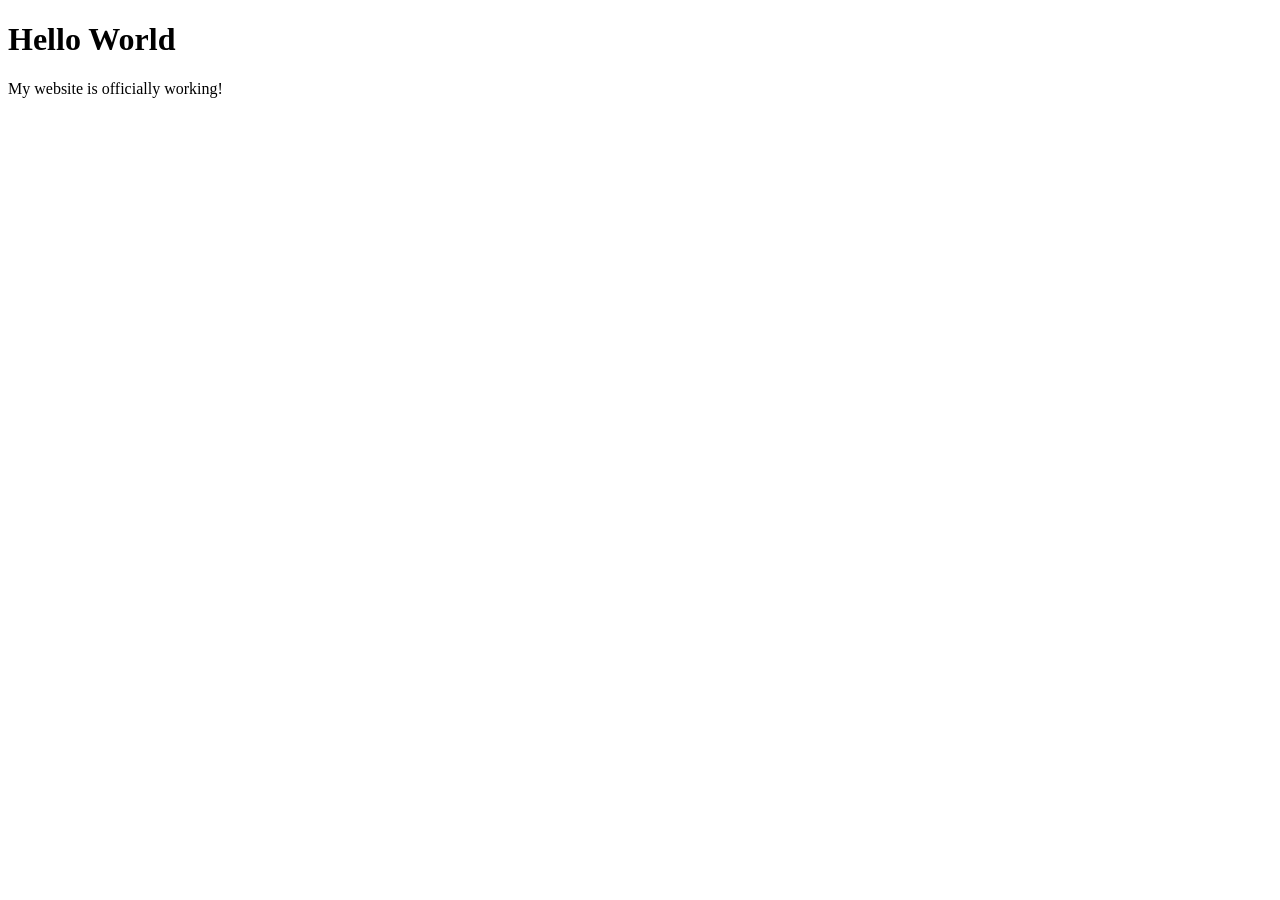
==== index.html @ ab45a42f "fixed html closing tags to print a first message correctly (hopefully)" ====
<!DOCTYPE html>
<html lang="en">
<head>
    <meta charset="UTF-8">
    <meta name="viewport" content="width=device-width, initial-scale=1.0">
    <title>TriSeed Health MVP</title>
</head>
<body>

    <h1>Hello World</h1>
    <p>My website is officially working!</p>

</body>
</html>
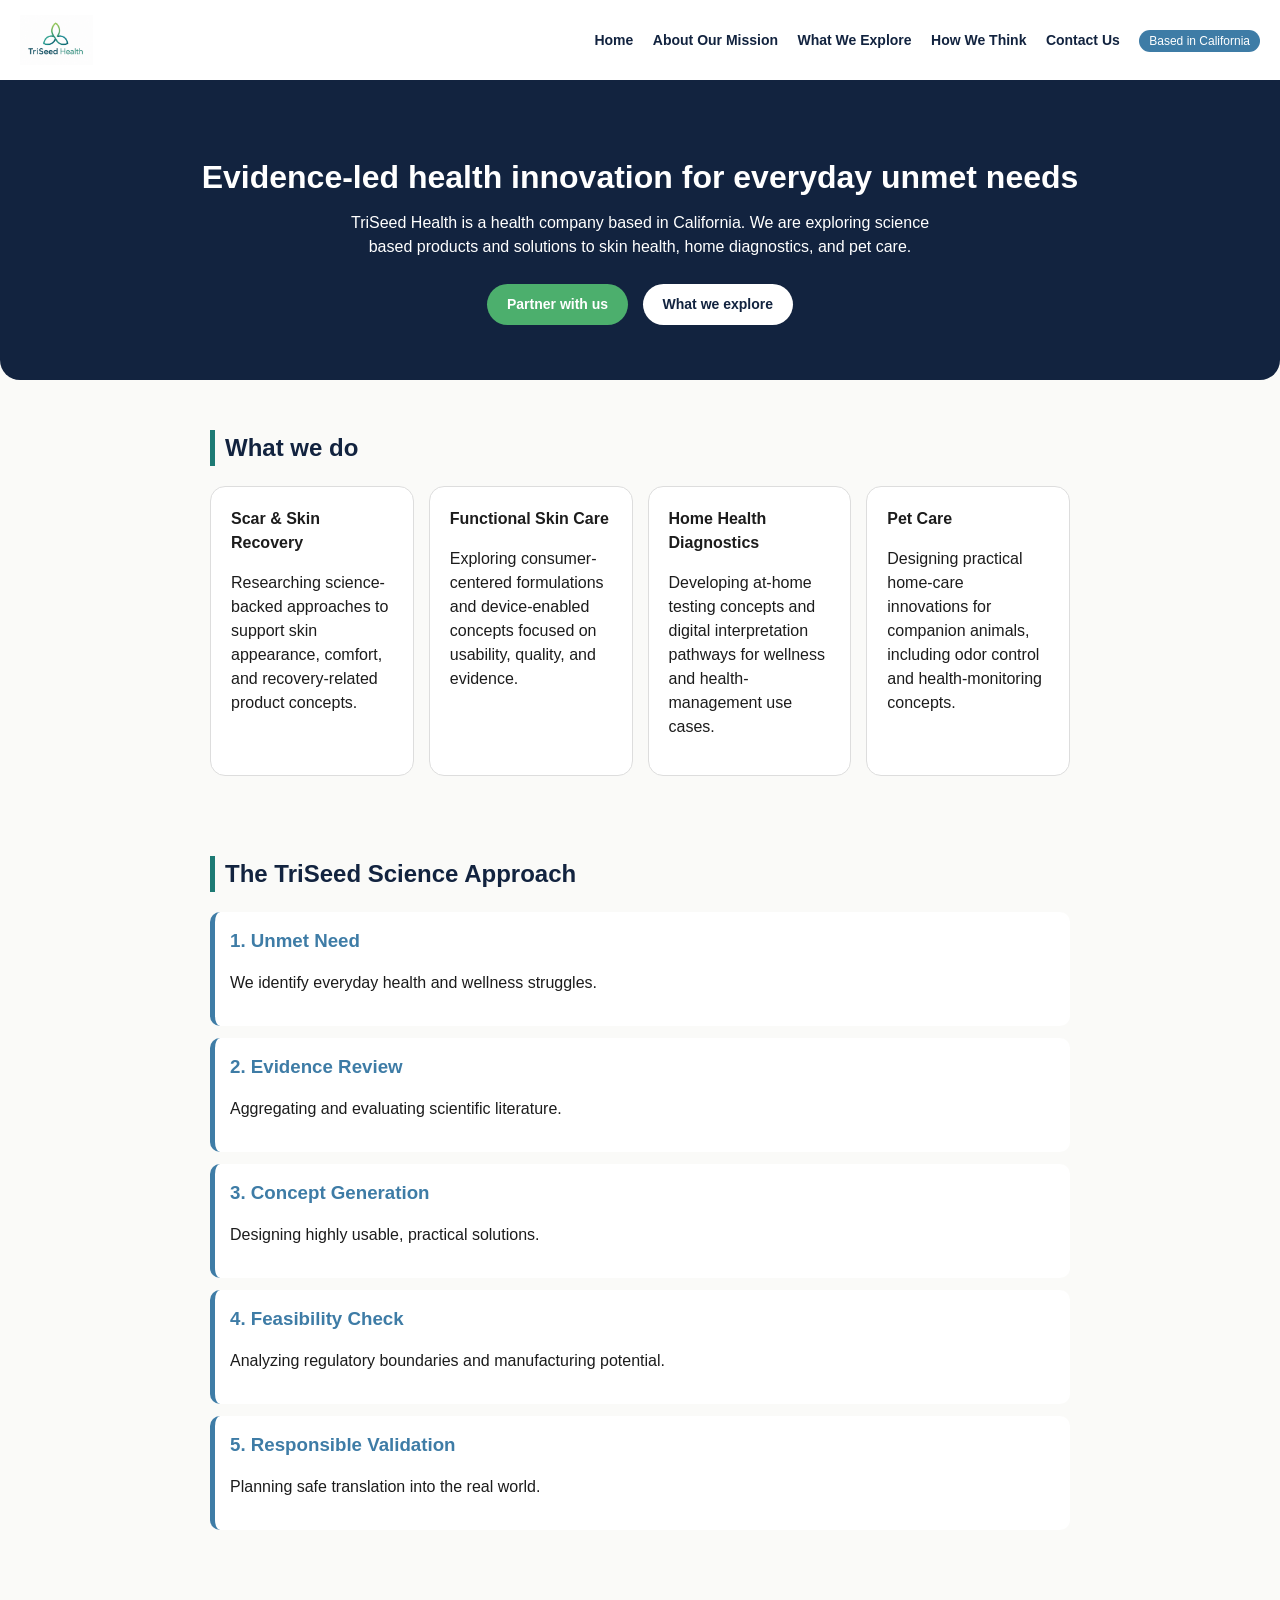
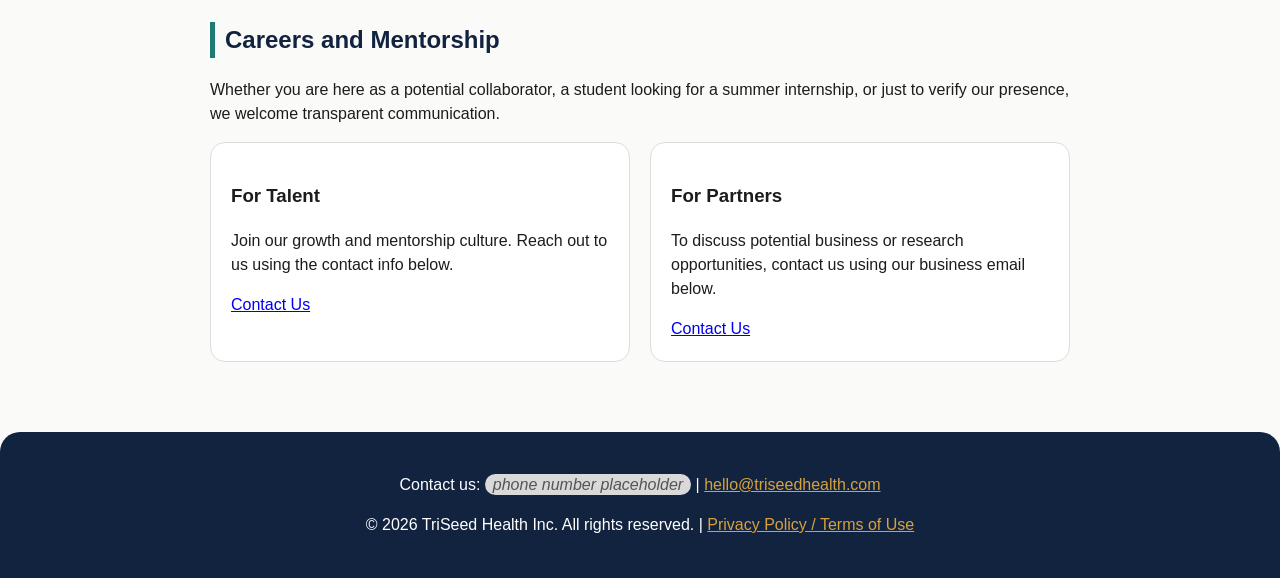
==== commit 2e262ee3: "minimum viable product website" ====
--- a/index.html
+++ b/index.html
@@ -1,14 +1,87 @@
 <!DOCTYPE html>
 <html lang="en">
 <head>
-    <meta charset="UTF-8">
-    <meta name="viewport" content="width=device-width, initial-scale=1.0">
-    <title>TriSeed Health MVP</title>
+  <meta charset="UTF-8">
+  <title>TriSeed Health</title>
+  <link rel="stylesheet" href="style.css">
 </head>
 <body>
 
-    <h1>Hello World</h1>
-    <p>My website is officially working!</p>
+  <!-- header, same on every page, just copy pasted this part -->
+  <header>
+    <img src="assets/logo.png" alt="TriSeed Health logo" class="logo">
+    <nav>
+      <a href="index.html">Home</a>
+      <a href="about.html">About Our Mission</a>
+      <a href="explore.html">What We Explore</a>
+      <a href="think.html">How We Think</a>
+      <a href="contact.html">Contact Us</a>
+      <span class="location-badge">Based in California</span>
+    </nav>
+  </header>
 
+  <!-- hero -->
+  <div class="hero">
+    <h1>Evidence-led health innovation for everyday unmet needs</h1>
+    <p>TriSeed Health is a health company based in California. We are exploring science based products and solutions to skin health, home diagnostics, and pet care.</p>
+    <a href="#talent" class="btn btn-primary">Partner with us</a>
+    <a href="explore.html" class="btn btn-secondary">What we explore</a>
+  </div>
+
+  <!-- what we do -->
+  <div class="container section">
+    <h2>What we do</h2>
+    <div class="row-boxes">
+      <div class="box">
+        <strong>Scar & Skin Recovery</strong>
+        <p>Researching science-backed approaches to support skin appearance, comfort, and recovery-related product concepts.</p>
+      </div>
+      <div class="box">
+        <strong>Functional Skin Care</strong>
+        <p>Exploring consumer-centered formulations and device-enabled concepts focused on usability, quality, and evidence.</p>
+      </div>
+      <div class="box">
+        <strong>Home Health Diagnostics</strong>
+        <p>Developing at-home testing concepts and digital interpretation pathways for wellness and health-management use cases.</p>
+      </div>
+      <div class="box">
+        <strong>Pet Care</strong>
+        <p>Designing practical home-care innovations for companion animals, including odor control and health-monitoring concepts.</p>
+      </div>
+    </div>
+  </div>
+
+  <!-- the science approach, step tracker -->
+  <div class="container section">
+    <h2>The TriSeed Science Approach</h2>
+    <div class="step-box"><h3>1. Unmet Need</h3><p>We identify everyday health and wellness struggles.</p></div>
+    <div class="step-box"><h3>2. Evidence Review</h3><p>Aggregating and evaluating scientific literature.</p></div>
+    <div class="step-box"><h3>3. Concept Generation</h3><p>Designing highly usable, practical solutions.</p></div>
+    <div class="step-box"><h3>4. Feasibility Check</h3><p>Analyzing regulatory boundaries and manufacturing potential.</p></div>
+    <div class="step-box"><h3>5. Responsible Validation</h3><p>Planning safe translation into the real world.</p></div>
+  </div>
+
+  <!-- careers and mentorship -->
+  <div class="container section" id="talent">
+    <h2>Careers and Mentorship</h2>
+    <p>Whether you are here as a potential collaborator, a student looking for a summer internship, or just to verify our presence, we welcome transparent communication.</p>
+    <div class="two-col">
+      <div>
+        <h3>For Talent</h3>
+        <p>Join our growth and mentorship culture. Reach out to us using the contact info below.</p>
+        <a href="contact.html">Contact Us</a>
+      </div>
+      <div>
+        <h3>For Partners</h3>
+        <p>To discuss potential business or research opportunities, contact us using our business email below.</p>
+        <a href="contact.html">Contact Us</a>
+      </div>
+    </div>
+  </div>
+
+  <!-- footer gets filled in by script.js so we dont repeat it by hand on every page -->
+  <div id="footer-goes-here"></div>
+
+  <script src="script.js"></script>
 </body>
-</html>+</html>
--- a/style.css
+++ b/style.css
@@ -0,0 +1,254 @@
+/* ---------------------------------------------------
+   TriSeed Health - style.css
+   this is the ONE css file every page uses.
+   colors are set up as variables at the top so if
+   the palette ever changes we only edit it in one spot
+--------------------------------------------------- */
+
+:root {
+  --navy: #12233F;
+  --seed-green: #4CAF6D;
+  --clinical-teal: #1D7A74;
+  --trust-blue: #3E7CA6;
+  --warm-neutral: #D8A13B;
+  --grey-placeholder: #D9D9D9;
+  --bg: #FAFAF8;
+  --text: #1c1c1c;
+}
+
+* {
+  box-sizing: border-box;
+}
+
+body {
+  margin: 0;
+  font-family: Arial, Helvetica, sans-serif;
+  background-color: var(--bg);
+  color: var(--text);
+  line-height: 1.5;
+}
+
+/* basic container so stuff doesnt stretch edge to edge */
+.container {
+  max-width: 900px;
+  margin: 0 auto;
+  padding: 20px;
+}
+
+/* ---------- header / nav ---------- */
+header {
+  background-color: white;
+  border-bottom: 2px solid var(--navy);
+  padding: 15px 20px;
+  display: flex;
+  align-items: center;
+  justify-content: space-between;
+  flex-wrap: wrap;
+}
+
+header img.logo {
+  height: 50px;
+}
+
+nav a {
+  color: var(--navy);
+  text-decoration: none;
+  margin-left: 15px;
+  font-weight: bold;
+  font-size: 14px;
+}
+
+nav a:hover {
+  color: var(--clinical-teal);
+}
+
+.location-badge {
+  font-size: 12px;
+  color: white;
+  background-color: var(--trust-blue);
+  padding: 4px 10px;
+  border-radius: 20px;
+  margin-left: 15px;
+}
+
+/* ---------- hero section ---------- */
+.hero {
+  background-color: var(--navy);
+  color: white;
+  text-align: center;
+  padding: 50px 20px;
+  border-radius: 0 0 20px 20px;
+}
+
+.hero h1 {
+  font-size: 32px;
+  margin-bottom: 10px;
+}
+
+.hero p {
+  max-width: 600px;
+  margin: 0 auto 20px auto;
+}
+
+.btn {
+  display: inline-block;
+  padding: 10px 20px;
+  margin: 5px;
+  border-radius: 30px;
+  text-decoration: none;
+  font-weight: bold;
+  cursor: pointer;
+  border: none;
+  font-size: 14px;
+}
+
+.btn-primary {
+  background-color: var(--seed-green);
+  color: white;
+}
+
+.btn-secondary {
+  background-color: white;
+  color: var(--navy);
+}
+
+/* ---------- generic section box, rounded corners everywhere ---------- */
+.section {
+  padding: 30px 20px;
+}
+
+.section h2 {
+  color: var(--navy);
+  border-left: 5px solid var(--clinical-teal);
+  padding-left: 10px;
+}
+
+/* the 4 "what we do" boxes in a row */
+.row-boxes {
+  display: flex;
+  flex-wrap: wrap;
+  gap: 15px;
+  justify-content: center;
+}
+
+.box {
+  background-color: white;
+  border: 1px solid #ddd;
+  border-radius: 15px;
+  padding: 20px;
+  flex: 1 1 200px;
+  max-width: 220px;
+}
+
+/* 5 step tracker, just stacked boxes bc keeping it simple */
+.step-box {
+  background-color: white;
+  border-left: 5px solid var(--trust-blue);
+  border-radius: 10px;
+  padding: 15px;
+  margin-bottom: 12px;
+}
+
+.step-box h3 {
+  margin: 0 0 5px 0;
+  color: var(--trust-blue);
+}
+
+/* two column layout for careers section */
+.two-col {
+  display: flex;
+  flex-wrap: wrap;
+  gap: 20px;
+}
+
+.two-col > div {
+  flex: 1 1 300px;
+  background-color: white;
+  border-radius: 15px;
+  padding: 20px;
+  border: 1px solid #ddd;
+}
+
+/* grey placeholder box - use this anytime we dont have real content/images yet */
+.placeholder {
+  background-color: var(--grey-placeholder);
+  border-radius: 15px;
+  padding: 20px;
+  color: #555;
+  font-style: italic;
+  text-align: center;
+}
+
+.placeholder-img {
+  background-color: var(--grey-placeholder);
+  border-radius: 50%;
+  width: 100px;
+  height: 100px;
+  margin: 0 auto 10px auto;
+}
+
+/* team grid */
+.team-grid {
+  display: flex;
+  flex-wrap: wrap;
+  gap: 20px;
+  justify-content: center;
+}
+
+.team-card {
+  background-color: white;
+  border: 1px solid #ddd;
+  border-radius: 15px;
+  padding: 15px;
+  width: 200px;
+  text-align: center;
+}
+
+/* callout box for legal disclaimer */
+.callout {
+  background-color: var(--warm-neutral);
+  color: var(--navy);
+  border-radius: 15px;
+  padding: 15px 20px;
+  font-weight: bold;
+  margin-bottom: 20px;
+}
+
+/* contact form, keeping it real basic */
+form {
+  display: flex;
+  flex-direction: column;
+  max-width: 400px;
+  gap: 10px;
+}
+
+form input, form textarea {
+  padding: 10px;
+  border-radius: 10px;
+  border: 1px solid #ccc;
+  font-family: inherit;
+}
+
+/* ---------- footer, this gets injected on every page by script.js ---------- */
+footer {
+  background-color: var(--navy);
+  color: white;
+  text-align: center;
+  padding: 25px 20px;
+  margin-top: 40px;
+  border-radius: 20px 20px 0 0;
+}
+
+footer a {
+  color: var(--warm-neutral);
+}
+
+@media (max-width: 600px) {
+  header {
+    flex-direction: column;
+    text-align: center;
+  }
+  nav a {
+    margin: 5px;
+  }
+}
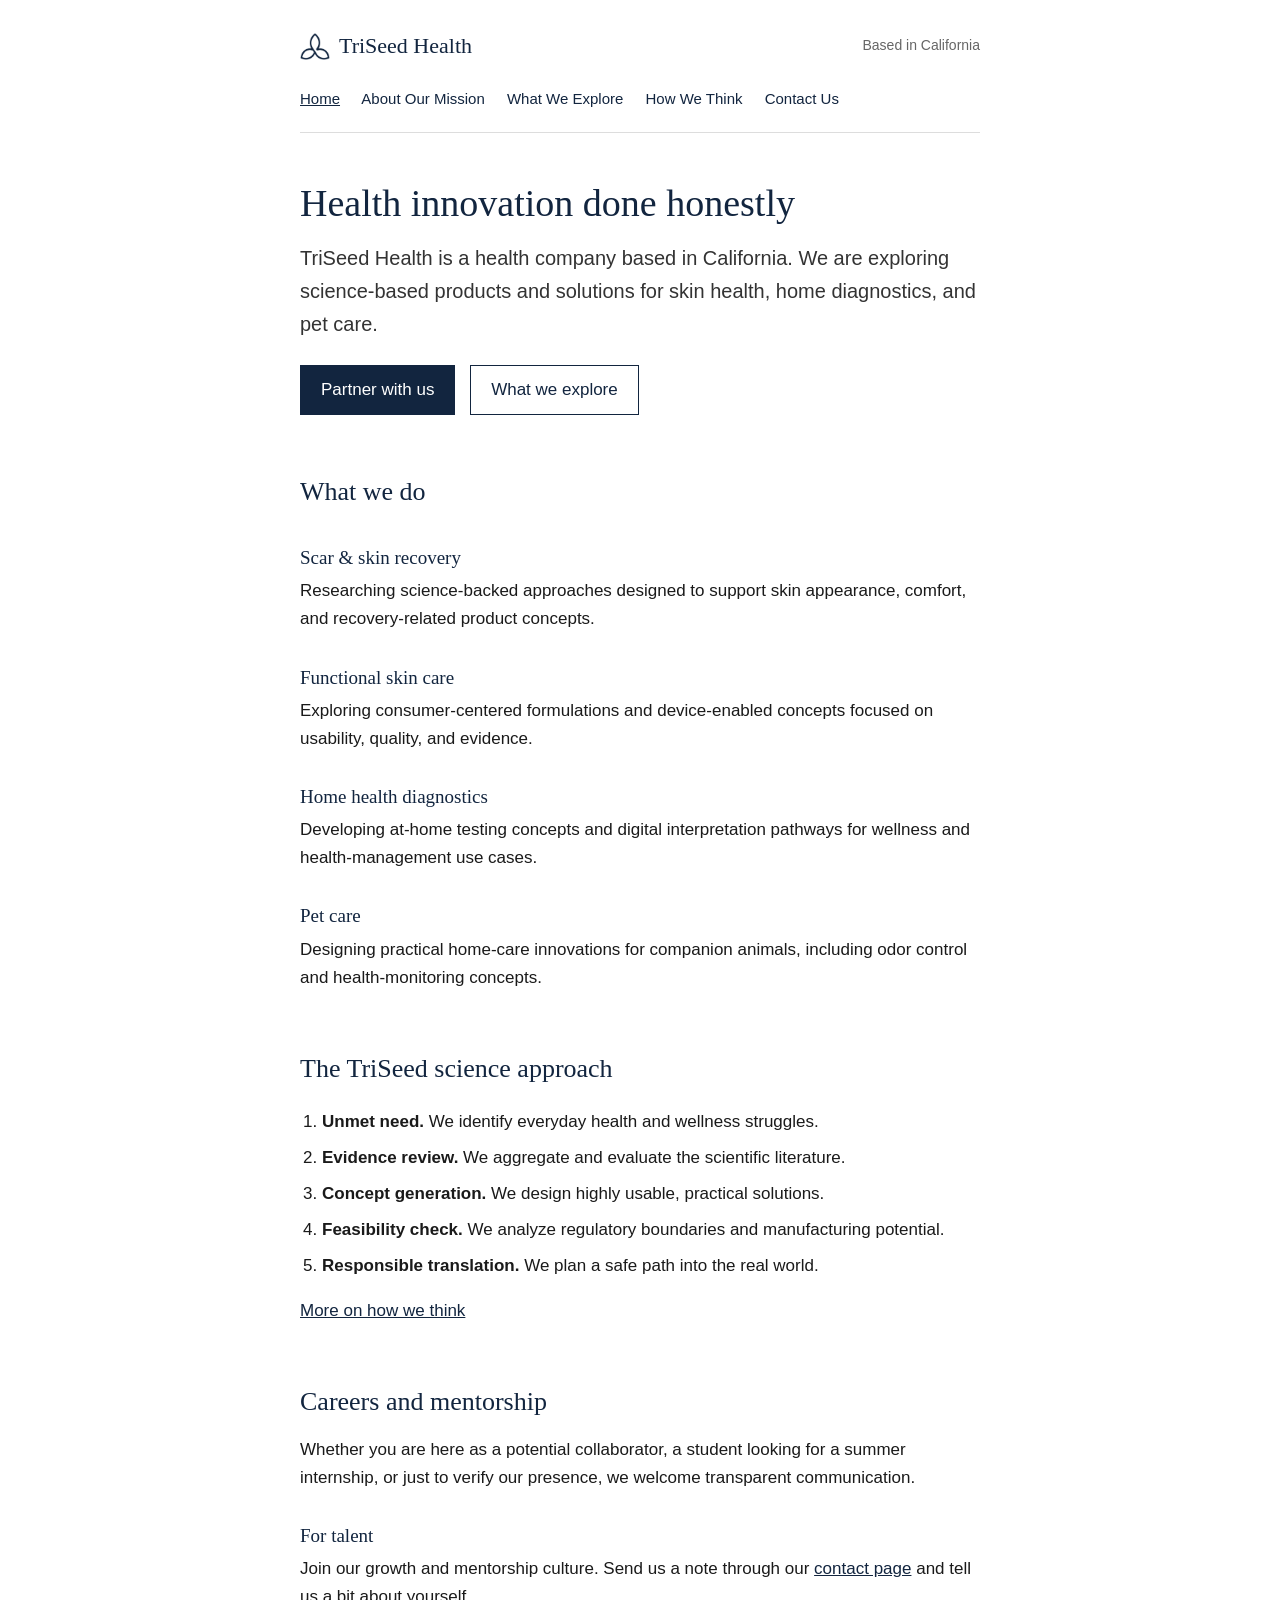
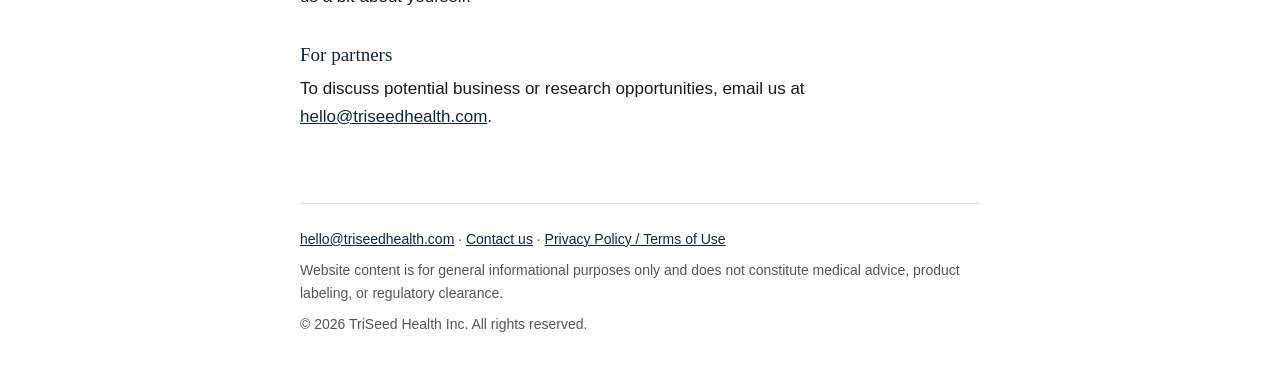
==== commit 2c3250e8: "Rebuild site as a simple single-column layout Rework all six pages to follow the content inventory w" ====
--- a/index.html
+++ b/index.html
@@ -1,87 +1,70 @@
 <!DOCTYPE html>
 <html lang="en">
 <head>
-  <meta charset="UTF-8">
-  <title>TriSeed Health</title>
-  <link rel="stylesheet" href="style.css">
+<meta charset="UTF-8">
+<title>TriSeed Health</title>
+<link rel="icon" href="assets/mark.png">
+<link rel="stylesheet" href="style.css">
 </head>
 <body>
+<div class="page">
 
-  <!-- header, same on every page, just copy pasted this part -->
-  <header>
-    <img src="assets/logo.png" alt="TriSeed Health logo" class="logo">
-    <nav>
-      <a href="index.html">Home</a>
-      <a href="about.html">About Our Mission</a>
-      <a href="explore.html">What We Explore</a>
-      <a href="think.html">How We Think</a>
-      <a href="contact.html">Contact Us</a>
-      <span class="location-badge">Based in California</span>
-    </nav>
-  </header>
+<div class="top">
+  <span class="where">Based in California</span>
+  <a class="logo" href="index.html"><img src="assets/mark.png" alt="TriSeed Health logo"><span class="name">TriSeed Health</span></a>
+  <div class="nav">
+    <a href="index.html" class="here">Home</a>
+    <a href="about.html">About Our Mission</a>
+    <a href="explore.html">What We Explore</a>
+    <a href="think.html">How We Think</a>
+    <a href="contact.html">Contact Us</a>
+  </div>
+</div>
 
-  <!-- hero -->
-  <div class="hero">
-    <h1>Evidence-led health innovation for everyday unmet needs</h1>
-    <p>TriSeed Health is a health company based in California. We are exploring science based products and solutions to skin health, home diagnostics, and pet care.</p>
-    <a href="#talent" class="btn btn-primary">Partner with us</a>
-    <a href="explore.html" class="btn btn-secondary">What we explore</a>
-  </div>
+<h1>Health innovation done honestly</h1>
+<p class="lead">TriSeed Health is a health company based in California. We are exploring science-based products and solutions for skin health, home diagnostics, and pet care.</p>
+<a class="button" href="#talent">Partner with us</a>
+<a class="button plain" href="explore.html">What we explore</a>
 
-  <!-- what we do -->
-  <div class="container section">
-    <h2>What we do</h2>
-    <div class="row-boxes">
-      <div class="box">
-        <strong>Scar & Skin Recovery</strong>
-        <p>Researching science-backed approaches to support skin appearance, comfort, and recovery-related product concepts.</p>
-      </div>
-      <div class="box">
-        <strong>Functional Skin Care</strong>
-        <p>Exploring consumer-centered formulations and device-enabled concepts focused on usability, quality, and evidence.</p>
-      </div>
-      <div class="box">
-        <strong>Home Health Diagnostics</strong>
-        <p>Developing at-home testing concepts and digital interpretation pathways for wellness and health-management use cases.</p>
-      </div>
-      <div class="box">
-        <strong>Pet Care</strong>
-        <p>Designing practical home-care innovations for companion animals, including odor control and health-monitoring concepts.</p>
-      </div>
-    </div>
-  </div>
+<h2>What we do</h2>
 
-  <!-- the science approach, step tracker -->
-  <div class="container section">
-    <h2>The TriSeed Science Approach</h2>
-    <div class="step-box"><h3>1. Unmet Need</h3><p>We identify everyday health and wellness struggles.</p></div>
-    <div class="step-box"><h3>2. Evidence Review</h3><p>Aggregating and evaluating scientific literature.</p></div>
-    <div class="step-box"><h3>3. Concept Generation</h3><p>Designing highly usable, practical solutions.</p></div>
-    <div class="step-box"><h3>4. Feasibility Check</h3><p>Analyzing regulatory boundaries and manufacturing potential.</p></div>
-    <div class="step-box"><h3>5. Responsible Validation</h3><p>Planning safe translation into the real world.</p></div>
-  </div>
+<h3>Scar &amp; skin recovery</h3>
+<p>Researching science-backed approaches designed to support skin appearance, comfort, and recovery-related product concepts.</p>
 
-  <!-- careers and mentorship -->
-  <div class="container section" id="talent">
-    <h2>Careers and Mentorship</h2>
-    <p>Whether you are here as a potential collaborator, a student looking for a summer internship, or just to verify our presence, we welcome transparent communication.</p>
-    <div class="two-col">
-      <div>
-        <h3>For Talent</h3>
-        <p>Join our growth and mentorship culture. Reach out to us using the contact info below.</p>
-        <a href="contact.html">Contact Us</a>
-      </div>
-      <div>
-        <h3>For Partners</h3>
-        <p>To discuss potential business or research opportunities, contact us using our business email below.</p>
-        <a href="contact.html">Contact Us</a>
-      </div>
-    </div>
-  </div>
+<h3>Functional skin care</h3>
+<p>Exploring consumer-centered formulations and device-enabled concepts focused on usability, quality, and evidence.</p>
 
-  <!-- footer gets filled in by script.js so we dont repeat it by hand on every page -->
-  <div id="footer-goes-here"></div>
+<h3>Home health diagnostics</h3>
+<p>Developing at-home testing concepts and digital interpretation pathways for wellness and health-management use cases.</p>
 
-  <script src="script.js"></script>
+<h3>Pet care</h3>
+<p>Designing practical home-care innovations for companion animals, including odor control and health-monitoring concepts.</p>
+
+<h2>The TriSeed science approach</h2>
+<ol>
+  <li><strong>Unmet need.</strong> We identify everyday health and wellness struggles.</li>
+  <li><strong>Evidence review.</strong> We aggregate and evaluate the scientific literature.</li>
+  <li><strong>Concept generation.</strong> We design highly usable, practical solutions.</li>
+  <li><strong>Feasibility check.</strong> We analyze regulatory boundaries and manufacturing potential.</li>
+  <li><strong>Responsible translation.</strong> We plan a safe path into the real world.</li>
+</ol>
+<p><a href="think.html">More on how we think</a></p>
+
+<h2 id="talent">Careers and mentorship</h2>
+<p>Whether you are here as a potential collaborator, a student looking for a summer internship, or just to verify our presence, we welcome transparent communication.</p>
+
+<h3>For talent</h3>
+<p>Join our growth and mentorship culture. Send us a note through our <a href="contact.html">contact page</a> and tell us a bit about yourself.</p>
+
+<h3>For partners</h3>
+<p>To discuss potential business or research opportunities, email us at <a href="mailto:hello@triseedhealth.com">hello@triseedhealth.com</a>.</p>
+
+<div class="bottom">
+  <p><a href="mailto:hello@triseedhealth.com">hello@triseedhealth.com</a> &middot; <a href="contact.html">Contact us</a> &middot; <a href="privacy.html">Privacy Policy / Terms of Use</a></p>
+  <p>Website content is for general informational purposes only and does not constitute medical advice, product labeling, or regulatory clearance.</p>
+  <p>&copy; 2026 TriSeed Health Inc. All rights reserved.</p>
+</div>
+
+</div>
 </body>
 </html>
--- a/style.css
+++ b/style.css
@@ -1,254 +1,53 @@
-/* ---------------------------------------------------
-   TriSeed Health - style.css
-   this is the ONE css file every page uses.
-   colors are set up as variables at the top so if
-   the palette ever changes we only edit it in one spot
---------------------------------------------------- */
-
-:root {
-  --navy: #12233F;
-  --seed-green: #4CAF6D;
-  --clinical-teal: #1D7A74;
-  --trust-blue: #3E7CA6;
-  --warm-neutral: #D8A13B;
-  --grey-placeholder: #D9D9D9;
-  --bg: #FAFAF8;
-  --text: #1c1c1c;
+body {
+  margin: 0;
+  background: #fff;
+  color: #1a1a1a;
+  font: 17px/1.65 -apple-system, "Segoe UI", Helvetica, Arial, sans-serif;
 }
 
-* {
-  box-sizing: border-box;
+.page { max-width: 680px; margin: 0 auto; padding: 0 20px; }
+
+h1, h2, h3, .name { font-family: Georgia, "Times New Roman", serif; font-weight: normal; color: #12253F; }
+h1 { font-size: 38px; line-height: 1.2; margin: 0 0 16px; }
+h2 { font-size: 26px; margin: 56px 0 12px; }
+h3 { font-size: 19px; margin: 28px 0 4px; }
+p { margin: 0 0 16px; }
+ul, ol { padding-left: 22px; }
+li { margin-bottom: 8px; }
+
+a { color: #12253F; }
+a:hover { color: #000; }
+
+.top { padding: 28px 0 20px; border-bottom: 1px solid #ddd; margin-bottom: 48px; }
+.logo { display: inline-flex; align-items: center; gap: 9px; text-decoration: none; }
+.logo img { width: 30px; }
+.name { font-size: 22px; }
+.where { float: right; font-size: 14px; color: #666; margin-top: 6px; }
+
+.nav { margin-top: 18px; font-size: 15px; }
+.nav a { margin-right: 18px; text-decoration: none; }
+.nav a:hover, .nav a.here { text-decoration: underline; }
+
+.button {
+  display: inline-block;
+  background: #12253F;
+  color: #fff;
+  padding: 10px 20px;
+  margin: 8px 10px 0 0;
+  text-decoration: none;
+  border: 1px solid #12253F;
 }
+.button:hover { background: #000; color: #fff; }
+.button.plain { background: #fff; color: #12253F; }
 
-body {
-  margin: 0;
-  font-family: Arial, Helvetica, sans-serif;
-  background-color: var(--bg);
-  color: var(--text);
-  line-height: 1.5;
-}
+.lead { font-size: 20px; color: #333; }
+.small { font-size: 14px; color: #666; }
 
-/* basic container so stuff doesnt stretch edge to edge */
-.container {
-  max-width: 900px;
-  margin: 0 auto;
-  padding: 20px;
-}
+.notice { border: 1px solid #c9a24a; background: #fdf8ec; padding: 16px 20px; margin-bottom: 40px; }
 
-/* ---------- header / nav ---------- */
-header {
-  background-color: white;
-  border-bottom: 2px solid var(--navy);
-  padding: 15px 20px;
-  display: flex;
-  align-items: center;
-  justify-content: space-between;
-  flex-wrap: wrap;
-}
+label { display: block; margin: 16px 0 4px; font-size: 15px; }
+input, textarea { width: 100%; box-sizing: border-box; font: inherit; padding: 8px 10px; border: 1px solid #999; }
+form button { margin-top: 18px; font: inherit; cursor: pointer; }
 
-header img.logo {
-  height: 50px;
-}
-
-nav a {
-  color: var(--navy);
-  text-decoration: none;
-  margin-left: 15px;
-  font-weight: bold;
-  font-size: 14px;
-}
-
-nav a:hover {
-  color: var(--clinical-teal);
-}
-
-.location-badge {
-  font-size: 12px;
-  color: white;
-  background-color: var(--trust-blue);
-  padding: 4px 10px;
-  border-radius: 20px;
-  margin-left: 15px;
-}
-
-/* ---------- hero section ---------- */
-.hero {
-  background-color: var(--navy);
-  color: white;
-  text-align: center;
-  padding: 50px 20px;
-  border-radius: 0 0 20px 20px;
-}
-
-.hero h1 {
-  font-size: 32px;
-  margin-bottom: 10px;
-}
-
-.hero p {
-  max-width: 600px;
-  margin: 0 auto 20px auto;
-}
-
-.btn {
-  display: inline-block;
-  padding: 10px 20px;
-  margin: 5px;
-  border-radius: 30px;
-  text-decoration: none;
-  font-weight: bold;
-  cursor: pointer;
-  border: none;
-  font-size: 14px;
-}
-
-.btn-primary {
-  background-color: var(--seed-green);
-  color: white;
-}
-
-.btn-secondary {
-  background-color: white;
-  color: var(--navy);
-}
-
-/* ---------- generic section box, rounded corners everywhere ---------- */
-.section {
-  padding: 30px 20px;
-}
-
-.section h2 {
-  color: var(--navy);
-  border-left: 5px solid var(--clinical-teal);
-  padding-left: 10px;
-}
-
-/* the 4 "what we do" boxes in a row */
-.row-boxes {
-  display: flex;
-  flex-wrap: wrap;
-  gap: 15px;
-  justify-content: center;
-}
-
-.box {
-  background-color: white;
-  border: 1px solid #ddd;
-  border-radius: 15px;
-  padding: 20px;
-  flex: 1 1 200px;
-  max-width: 220px;
-}
-
-/* 5 step tracker, just stacked boxes bc keeping it simple */
-.step-box {
-  background-color: white;
-  border-left: 5px solid var(--trust-blue);
-  border-radius: 10px;
-  padding: 15px;
-  margin-bottom: 12px;
-}
-
-.step-box h3 {
-  margin: 0 0 5px 0;
-  color: var(--trust-blue);
-}
-
-/* two column layout for careers section */
-.two-col {
-  display: flex;
-  flex-wrap: wrap;
-  gap: 20px;
-}
-
-.two-col > div {
-  flex: 1 1 300px;
-  background-color: white;
-  border-radius: 15px;
-  padding: 20px;
-  border: 1px solid #ddd;
-}
-
-/* grey placeholder box - use this anytime we dont have real content/images yet */
-.placeholder {
-  background-color: var(--grey-placeholder);
-  border-radius: 15px;
-  padding: 20px;
-  color: #555;
-  font-style: italic;
-  text-align: center;
-}
-
-.placeholder-img {
-  background-color: var(--grey-placeholder);
-  border-radius: 50%;
-  width: 100px;
-  height: 100px;
-  margin: 0 auto 10px auto;
-}
-
-/* team grid */
-.team-grid {
-  display: flex;
-  flex-wrap: wrap;
-  gap: 20px;
-  justify-content: center;
-}
-
-.team-card {
-  background-color: white;
-  border: 1px solid #ddd;
-  border-radius: 15px;
-  padding: 15px;
-  width: 200px;
-  text-align: center;
-}
-
-/* callout box for legal disclaimer */
-.callout {
-  background-color: var(--warm-neutral);
-  color: var(--navy);
-  border-radius: 15px;
-  padding: 15px 20px;
-  font-weight: bold;
-  margin-bottom: 20px;
-}
-
-/* contact form, keeping it real basic */
-form {
-  display: flex;
-  flex-direction: column;
-  max-width: 400px;
-  gap: 10px;
-}
-
-form input, form textarea {
-  padding: 10px;
-  border-radius: 10px;
-  border: 1px solid #ccc;
-  font-family: inherit;
-}
-
-/* ---------- footer, this gets injected on every page by script.js ---------- */
-footer {
-  background-color: var(--navy);
-  color: white;
-  text-align: center;
-  padding: 25px 20px;
-  margin-top: 40px;
-  border-radius: 20px 20px 0 0;
-}
-
-footer a {
-  color: var(--warm-neutral);
-}
-
-@media (max-width: 600px) {
-  header {
-    flex-direction: column;
-    text-align: center;
-  }
-  nav a {
-    margin: 5px;
-  }
-}
+.bottom { margin-top: 72px; padding: 24px 0 40px; border-top: 1px solid #ddd; font-size: 14px; color: #555; }
+.bottom p { margin-bottom: 8px; }
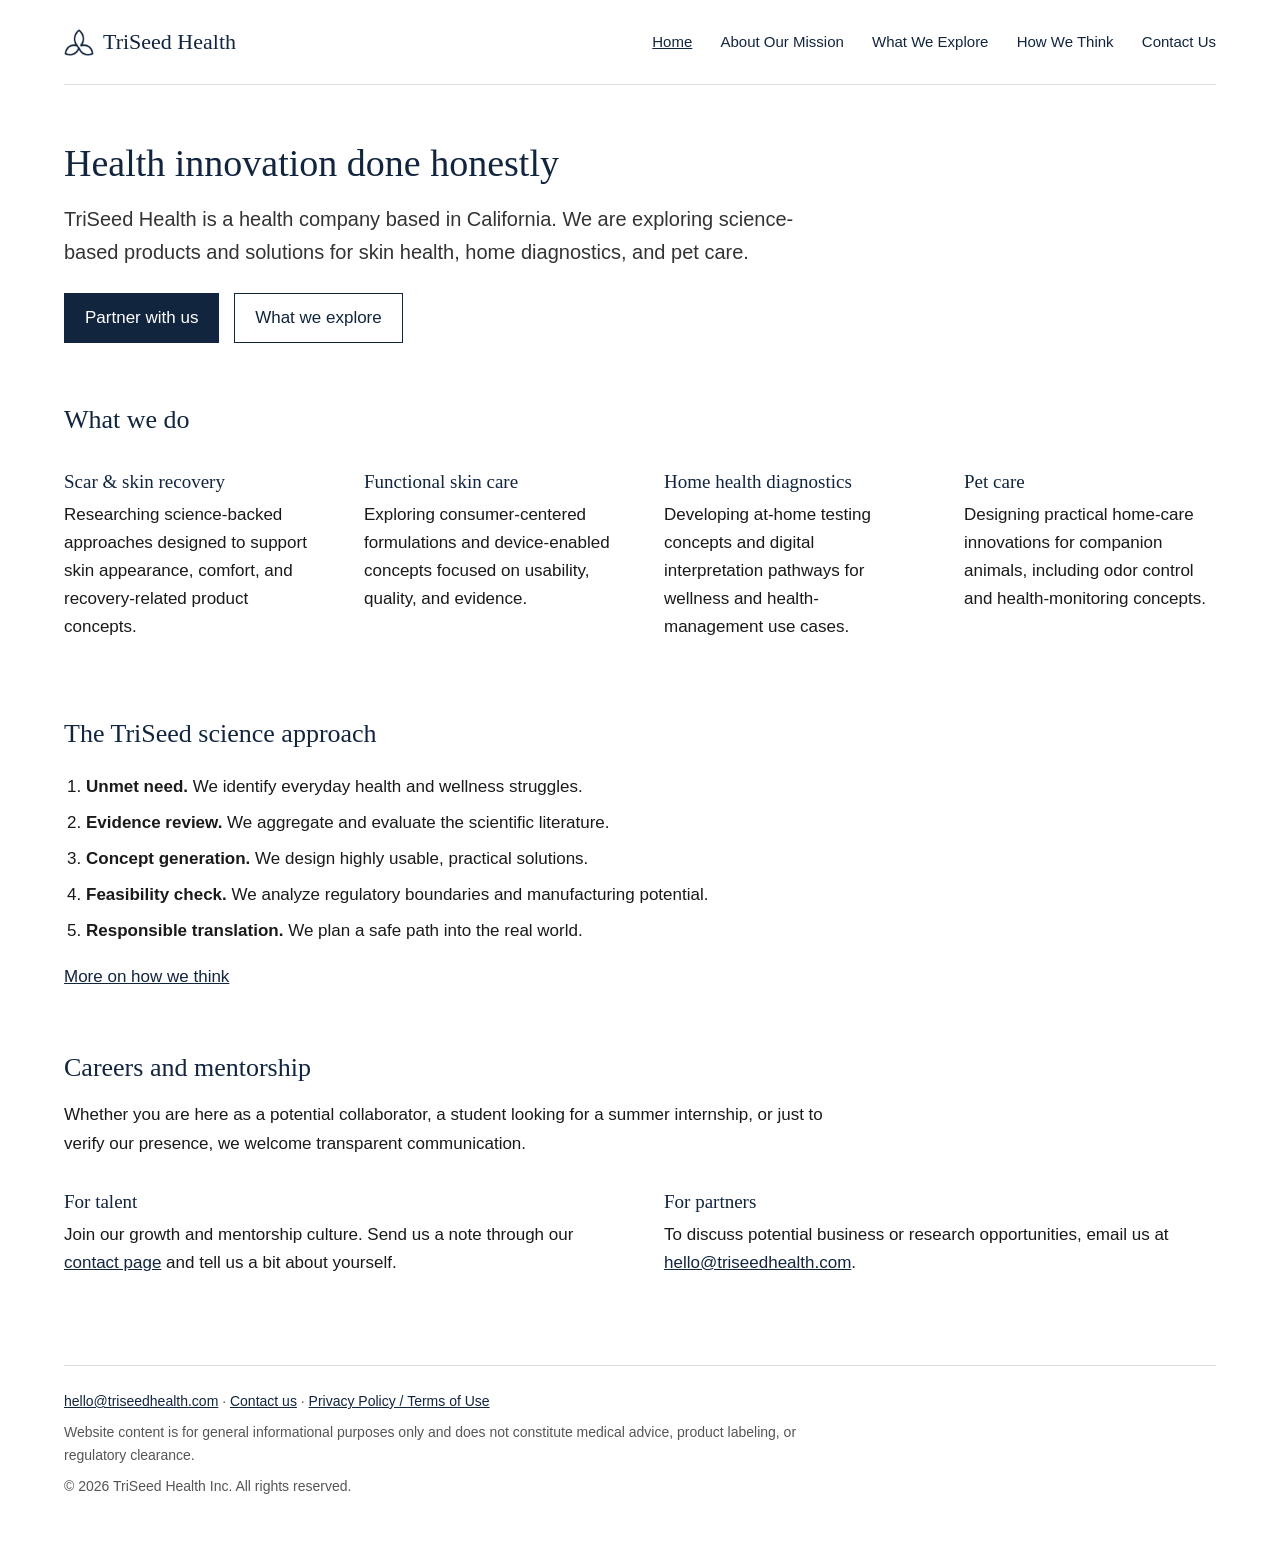
==== commit 6876df46: "update 2 Co-Authored-By: Claude Opus 5.5 <noreply@anthropic.com>" ====
--- a/index.html
+++ b/index.html
@@ -10,7 +10,6 @@
 <div class="page">
 
 <div class="top">
-  <span class="where">Based in California</span>
   <a class="logo" href="index.html"><img src="assets/mark.png" alt="TriSeed Health logo"><span class="name">TriSeed Health</span></a>
   <div class="nav">
     <a href="index.html" class="here">Home</a>
@@ -27,18 +26,24 @@
 <a class="button plain" href="explore.html">What we explore</a>
 
 <h2>What we do</h2>
-
-<h3>Scar &amp; skin recovery</h3>
-<p>Researching science-backed approaches designed to support skin appearance, comfort, and recovery-related product concepts.</p>
-
-<h3>Functional skin care</h3>
-<p>Exploring consumer-centered formulations and device-enabled concepts focused on usability, quality, and evidence.</p>
-
-<h3>Home health diagnostics</h3>
-<p>Developing at-home testing concepts and digital interpretation pathways for wellness and health-management use cases.</p>
-
-<h3>Pet care</h3>
-<p>Designing practical home-care innovations for companion animals, including odor control and health-monitoring concepts.</p>
+<div class="cols">
+  <div>
+    <h3>Scar &amp; skin recovery</h3>
+    <p>Researching science-backed approaches designed to support skin appearance, comfort, and recovery-related product concepts.</p>
+  </div>
+  <div>
+    <h3>Functional skin care</h3>
+    <p>Exploring consumer-centered formulations and device-enabled concepts focused on usability, quality, and evidence.</p>
+  </div>
+  <div>
+    <h3>Home health diagnostics</h3>
+    <p>Developing at-home testing concepts and digital interpretation pathways for wellness and health-management use cases.</p>
+  </div>
+  <div>
+    <h3>Pet care</h3>
+    <p>Designing practical home-care innovations for companion animals, including odor control and health-monitoring concepts.</p>
+  </div>
+</div>
 
 <h2>The TriSeed science approach</h2>
 <ol>
@@ -53,11 +58,16 @@
 <h2 id="talent">Careers and mentorship</h2>
 <p>Whether you are here as a potential collaborator, a student looking for a summer internship, or just to verify our presence, we welcome transparent communication.</p>
 
-<h3>For talent</h3>
-<p>Join our growth and mentorship culture. Send us a note through our <a href="contact.html">contact page</a> and tell us a bit about yourself.</p>
-
-<h3>For partners</h3>
-<p>To discuss potential business or research opportunities, email us at <a href="mailto:hello@triseedhealth.com">hello@triseedhealth.com</a>.</p>
+<div class="cols">
+  <div>
+    <h3>For talent</h3>
+    <p>Join our growth and mentorship culture. Send us a note through our <a href="contact.html">contact page</a> and tell us a bit about yourself.</p>
+  </div>
+  <div>
+    <h3>For partners</h3>
+    <p>To discuss potential business or research opportunities, email us at <a href="mailto:hello@triseedhealth.com">hello@triseedhealth.com</a>.</p>
+  </div>
+</div>
 
 <div class="bottom">
   <p><a href="mailto:hello@triseedhealth.com">hello@triseedhealth.com</a> &middot; <a href="contact.html">Contact us</a> &middot; <a href="privacy.html">Privacy Policy / Terms of Use</a></p>
--- a/style.css
+++ b/style.css
@@ -5,7 +5,8 @@
   font: 17px/1.65 -apple-system, "Segoe UI", Helvetica, Arial, sans-serif;
 }
 
-.page { max-width: 680px; margin: 0 auto; padding: 0 20px; }
+.page { padding: 0 64px; }
+.page p, .page ol, .page ul, .page h1, form, .notice { max-width: 760px; }
 
 h1, h2, h3, .name { font-family: Georgia, "Times New Roman", serif; font-weight: normal; color: #12253F; }
 h1 { font-size: 38px; line-height: 1.2; margin: 0 0 16px; }
@@ -18,14 +19,12 @@
 a { color: #12253F; }
 a:hover { color: #000; }
 
-.top { padding: 28px 0 20px; border-bottom: 1px solid #ddd; margin-bottom: 48px; }
+.top { display: flex; justify-content: space-between; align-items: center; padding: 24px 0; border-bottom: 1px solid #ddd; margin-bottom: 56px; }
 .logo { display: inline-flex; align-items: center; gap: 9px; text-decoration: none; }
 .logo img { width: 30px; }
 .name { font-size: 22px; }
-.where { float: right; font-size: 14px; color: #666; margin-top: 6px; }
-
-.nav { margin-top: 18px; font-size: 15px; }
-.nav a { margin-right: 18px; text-decoration: none; }
+.nav { font-size: 15px; }
+.nav a { margin-left: 24px; text-decoration: none; }
 .nav a:hover, .nav a.here { text-decoration: underline; }
 
 .button {
@@ -40,6 +39,10 @@
 .button:hover { background: #000; color: #fff; }
 .button.plain { background: #fff; color: #12253F; }
 
+.cols { display: flex; gap: 48px; }
+.cols > div { flex: 1; }
+.cols h3 { margin-top: 12px; }
+
 .lead { font-size: 20px; color: #333; }
 .small { font-size: 14px; color: #666; }
 
